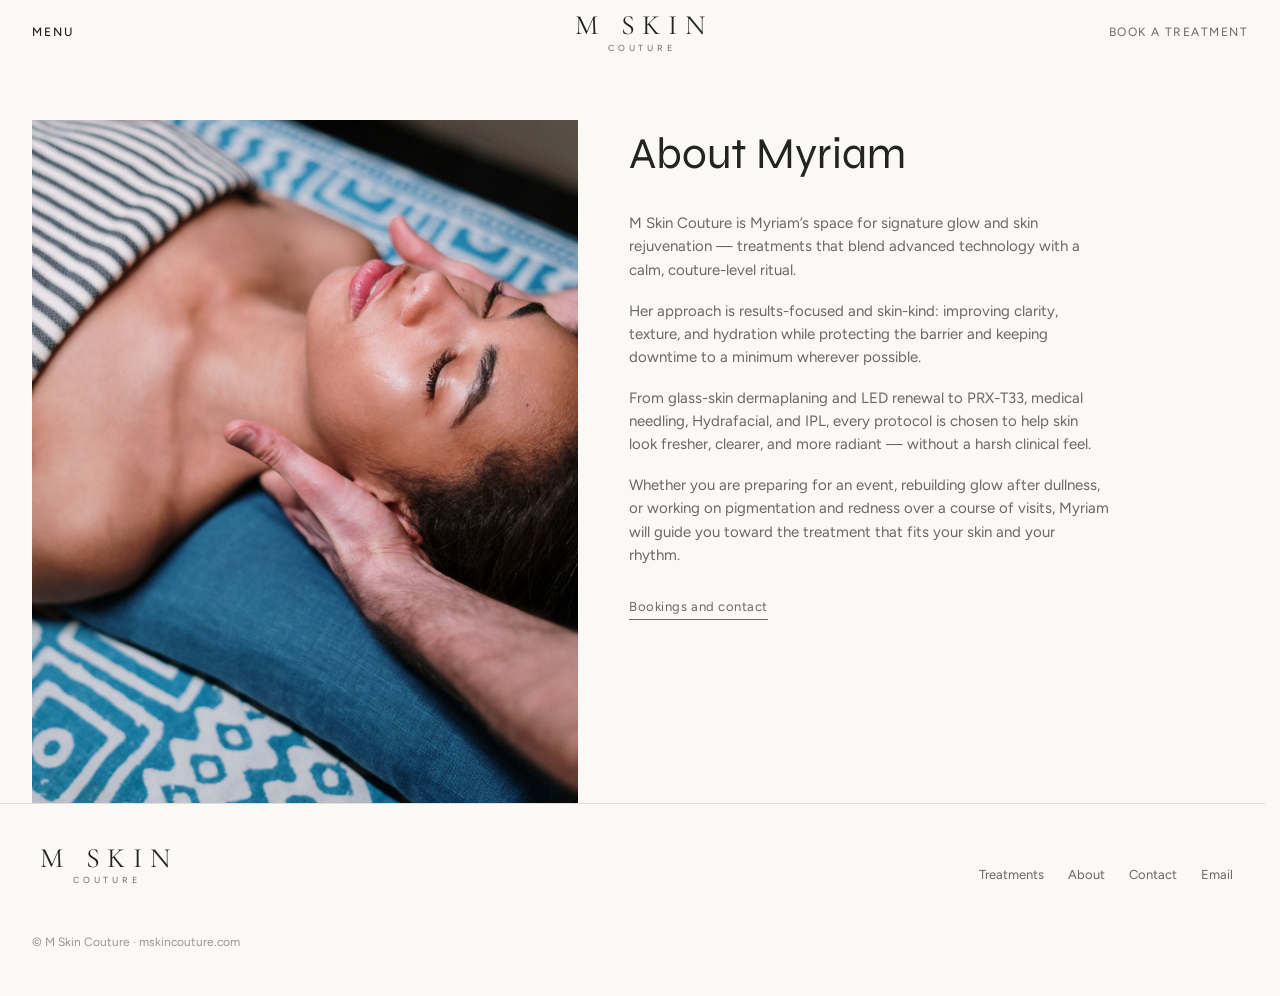
==== about.html @ b3791179 "Build M Skin Couture site inspired by Minimal by Hadda Editorial multi-page site for Myriam’s treatm" ====
<!DOCTYPE html>
<html lang="en">
  <head>
    <meta charset="utf-8" />
    <meta name="viewport" content="width=device-width, initial-scale=1" />
    <title>About — M Skin Couture</title>
    <meta
      name="description"
      content="About Myriam and M Skin Couture — luxury skin treatments focused on glow, clarity, and lasting skin health."
    />
    <link rel="preconnect" href="https://fonts.googleapis.com" />
    <link rel="preconnect" href="https://fonts.gstatic.com" crossorigin />
    <link
      href="https://fonts.googleapis.com/css2?family=Cormorant+Garamond:wght@400;500&family=Figtree:wght@300;400;500;600&family=Syne:wght@400;500&display=swap"
      rel="stylesheet"
    />
    <link rel="stylesheet" href="/css/styles.css" />
  </head>
  <body data-page="about">
    <header class="site-header">
      <div class="header-left">
        <button class="menu-toggle" type="button" aria-expanded="false" aria-controls="site-nav">
          Menu
        </button>
      </div>
      <a class="logo" href="/" aria-label="M Skin Couture home">
        <span class="logo-main">M Skin</span>
        <span class="logo-sub">Couture</span>
      </a>
      <div class="header-right">
        <a class="header-link" href="/contact.html">Book <span>a treatment</span></a>
      </div>
    </header>

    <nav id="site-nav" class="nav-overlay" aria-label="Primary">
      <ul class="nav-list">
        <li><a href="/treatments.html">Treatments</a></li>
        <li><a href="/about.html">About</a></li>
        <li><a href="/contact.html">Bookings and Contact</a></li>
      </ul>
    </nav>

    <main class="page-pad page-top">
      <div class="about-layout">
        <div class="reveal">
          <img
            src="/images/about.jpg"
            alt="Facial treatment atmosphere"
            width="1600"
            height="2400"
            loading="eager"
          />
        </div>
        <div class="about-copy reveal reveal-delay-1">
          <h1>About Myriam</h1>
          <p>
            M Skin Couture is Myriam’s space for signature glow and skin rejuvenation — treatments
            that blend advanced technology with a calm, couture-level ritual.
          </p>
          <p>
            Her approach is results-focused and skin-kind: improving clarity, texture, and hydration
            while protecting the barrier and keeping downtime to a minimum wherever possible.
          </p>
          <p>
            From glass-skin dermaplaning and LED renewal to PRX-T33, medical needling, Hydrafacial,
            and IPL, every protocol is chosen to help skin look fresher, clearer, and more radiant —
            without a harsh clinical feel.
          </p>
          <p>
            Whether you are preparing for an event, rebuilding glow after dullness, or working on
            pigmentation and redness over a course of visits, Myriam will guide you toward the
            treatment that fits your skin and your rhythm.
          </p>
          <p style="margin-top: 1.75rem">
            <a class="text-link" href="/contact.html">Bookings and contact</a>
          </p>
        </div>
      </div>
    </main>

    <footer class="site-footer">
      <a class="logo" href="/">
        <span class="logo-main">M Skin</span>
        <span class="logo-sub">Couture</span>
      </a>
      <div class="footer-links">
        <a href="/treatments.html">Treatments</a>
        <a href="/about.html">About</a>
        <a href="/contact.html">Contact</a>
        <a href="mailto:myriam.bentaou@hotmail.co.uk">Email</a>
      </div>
      <p class="footer-note">© M Skin Couture · mskincouture.com</p>
    </footer>

    <script src="/js/main.js"></script>
  </body>
</html>
---- css/styles.css ----
/* M Skin Couture — editorial luxury, inspired by Minimal by Hadda */

:root {
  --bg: #faf9f5;
  --bg-soft: #f3f1eb;
  --ink: #242323;
  --ink-muted: #6b6764;
  --ink-faint: #9a9590;
  --line: rgba(36, 35, 35, 0.12);
  --champagne: #b8a590;
  --header-h: 64px;
  --page-pad: clamp(1.25rem, 3vw, 2rem);
  --ease: cubic-bezier(0.22, 1, 0.36, 1);
  --font-display: "Syne", system-ui, sans-serif;
  --font-body: "Figtree", system-ui, sans-serif;
  --font-logo: "Cormorant Garamond", Georgia, serif;
}

*,
*::before,
*::after {
  box-sizing: border-box;
}

html {
  scroll-behavior: smooth;
  scrollbar-gutter: stable;
}

body {
  margin: 0;
  min-height: 100svh;
  display: flex;
  flex-direction: column;
  background: var(--bg);
  color: var(--ink);
  font-family: var(--font-body);
  font-weight: 400;
  font-size: 15px;
  line-height: 1.55;
  -webkit-font-smoothing: antialiased;
  text-rendering: optimizeLegibility;
}

main {
  flex: 1;
}

img {
  display: block;
  max-width: 100%;
  height: auto;
}

a {
  color: inherit;
  text-decoration: none;
}

button {
  font: inherit;
  color: inherit;
  background: none;
  border: 0;
  padding: 0;
  cursor: pointer;
}

ul {
  list-style: none;
  margin: 0;
  padding: 0;
}

.sr-only {
  position: absolute;
  width: 1px;
  height: 1px;
  padding: 0;
  margin: -1px;
  overflow: hidden;
  clip: rect(0, 0, 0, 0);
  border: 0;
}

/* —— Header —— */
.site-header {
  position: fixed;
  inset: 0 0 auto;
  z-index: 100;
  height: var(--header-h);
  display: grid;
  grid-template-columns: 1fr auto 1fr;
  align-items: center;
  padding: 0 var(--page-pad);
  background: rgba(250, 249, 245, 0.88);
  backdrop-filter: blur(10px);
  -webkit-backdrop-filter: blur(10px);
  transition: background 0.4s var(--ease), box-shadow 0.4s var(--ease);
}

.site-header.is-over-hero {
  background: rgba(250, 249, 245, 0.55);
}

.header-left {
  justify-self: start;
}

.header-right {
  justify-self: end;
  display: flex;
  align-items: center;
  gap: 1rem;
}

.menu-toggle {
  font-size: 12px;
  letter-spacing: 0.18em;
  text-transform: uppercase;
  font-weight: 500;
  transition: opacity 0.25s;
}

.menu-toggle:hover {
  opacity: 0.55;
}

.logo {
  display: flex;
  flex-direction: column;
  align-items: center;
  text-align: center;
  line-height: 1;
}

.logo-main {
  font-family: var(--font-logo);
  font-size: clamp(1.35rem, 2.4vw, 1.75rem);
  font-weight: 400;
  letter-spacing: 0.28em;
  text-indent: 0.28em;
  text-transform: uppercase;
}

.logo-sub {
  font-family: var(--font-body);
  font-size: 0.55rem;
  letter-spacing: 0.42em;
  text-indent: 0.42em;
  text-transform: uppercase;
  margin-top: 0.28rem;
  color: var(--ink-muted);
}

.header-link {
  font-size: 12px;
  letter-spacing: 0.12em;
  text-transform: uppercase;
  color: var(--ink-muted);
  transition: color 0.25s;
}

.header-link:hover {
  color: var(--ink);
}

/* —— Fullscreen menu —— */
.nav-overlay {
  position: fixed;
  inset: 0;
  z-index: 90;
  display: grid;
  place-items: center;
  background: rgba(250, 249, 245, 0.92);
  backdrop-filter: blur(18px);
  -webkit-backdrop-filter: blur(18px);
  opacity: 0;
  visibility: hidden;
  transition: opacity 0.45s var(--ease), visibility 0.45s;
}

.nav-overlay.is-open {
  opacity: 1;
  visibility: visible;
}

.nav-list {
  display: flex;
  flex-direction: column;
  align-items: center;
  gap: clamp(1.25rem, 3vw, 1.75rem);
}

.nav-list a {
  font-family: var(--font-display);
  font-size: clamp(1.75rem, 5vw, 2.5rem);
  font-weight: 400;
  letter-spacing: 0.04em;
  opacity: 0;
  transform: translateY(12px);
  transition: opacity 0.45s var(--ease), transform 0.45s var(--ease), color 0.25s;
}

.nav-overlay.is-open .nav-list a {
  opacity: 1;
  transform: none;
}

.nav-overlay.is-open .nav-list a:nth-child(1) { transition-delay: 0.05s; }
.nav-overlay.is-open .nav-list a:nth-child(2) { transition-delay: 0.1s; }
.nav-overlay.is-open .nav-list a:nth-child(3) { transition-delay: 0.15s; }
.nav-overlay.is-open .nav-list a:nth-child(4) { transition-delay: 0.2s; }

.nav-list a:hover {
  color: var(--champagne);
}

body.menu-open {
  overflow: hidden;
}

/* —— Hero —— */
.hero {
  position: relative;
  min-height: 100svh;
  display: flex;
  align-items: stretch;
  overflow: hidden;
}

.hero-media {
  position: absolute;
  inset: 0;
}

.hero-media img {
  width: 100%;
  height: 100%;
  object-fit: cover;
  object-position: center 30%;
  transform: scale(1.04);
  animation: heroIn 1.8s var(--ease) forwards;
}

@keyframes heroIn {
  to { transform: scale(1); }
}

.hero-scroll {
  position: absolute;
  left: 50%;
  bottom: 1.75rem;
  transform: translateX(-50%);
  width: 42px;
  height: 42px;
  border: 1.5px solid rgba(36, 35, 35, 0.55);
  background: rgba(250, 249, 245, 0.72);
  border-radius: 50%;
  display: grid;
  place-items: center;
  color: var(--ink);
  animation: bob 2.4s ease-in-out infinite;
  transition: opacity 0.3s, background 0.3s;
}

.hero-scroll:hover {
  opacity: 0.7;
}

.hero-scroll svg {
  width: 14px;
  height: 14px;
}

@keyframes bob {
  0%, 100% { transform: translate(-50%, 0); }
  50% { transform: translate(-50%, 6px); }
}

/* —— Editorial grids —— */
.section {
  padding: clamp(3.5rem, 8vw, 6rem) 0;
}

.section-tight {
  padding: clamp(2rem, 5vw, 3.5rem) 0;
}

.page-pad {
  padding-left: var(--page-pad);
  padding-right: var(--page-pad);
}

.page-top {
  padding-top: calc(var(--header-h) + clamp(2rem, 5vw, 3.5rem));
}

.split-quote {
  display: grid;
  grid-template-columns: 1fr 1.35fr;
  gap: 2px;
  min-height: min(72vh, 720px);
}

.split-quote .quote-panel {
  background: var(--bg);
  display: flex;
  flex-direction: column;
  justify-content: center;
  padding: clamp(1.5rem, 4vw, 3rem);
}

.quote-text {
  font-family: var(--font-display);
  font-size: clamp(1.05rem, 2.2vw, 1.35rem);
  font-weight: 400;
  line-height: 1.45;
  max-width: 28ch;
  margin: 0;
}

.quote-attr {
  margin-top: 1rem;
  font-size: 13px;
  color: var(--ink-muted);
}

.split-quote .media-panel,
.media-fill {
  overflow: hidden;
  background: var(--bg-soft);
}

.split-quote .media-panel img,
.media-fill img {
  width: 100%;
  height: 100%;
  object-fit: cover;
  min-height: 320px;
}

.duo {
  display: grid;
  grid-template-columns: 1fr 1fr;
  gap: 2px;
}

.duo img {
  width: 100%;
  aspect-ratio: 4 / 5;
  object-fit: cover;
}

.promo-text {
  display: grid;
  grid-template-columns: minmax(140px, 0.35fr) 1fr;
  gap: clamp(1.5rem, 4vw, 3rem);
  align-items: start;
  padding: clamp(2.5rem, 6vw, 4.5rem) var(--page-pad);
}

.promo-text h2,
.section-title {
  font-family: var(--font-display);
  font-size: clamp(1.75rem, 3.5vw, 2.35rem);
  font-weight: 400;
  letter-spacing: 0.02em;
  margin: 0;
  line-height: 1.15;
}

.promo-copy {
  max-width: 42ch;
}

.promo-copy p {
  margin: 0 0 1.25rem;
  color: var(--ink-muted);
}

.text-link {
  display: inline-block;
  font-size: 13px;
  letter-spacing: 0.04em;
  border-bottom: 1px solid currentColor;
  padding-bottom: 2px;
  transition: opacity 0.25s, color 0.25s;
}

.text-link:hover {
  opacity: 0.55;
}

.feature-row {
  display: grid;
  grid-template-columns: 1.55fr 0.9fr;
  gap: 2px;
  min-height: min(68vh, 640px);
}

.feature-row.reverse {
  grid-template-columns: 0.9fr 1.55fr;
}

.feature-copy {
  background: var(--bg);
  padding: clamp(1.75rem, 4vw, 3rem);
  display: flex;
  flex-direction: column;
  justify-content: center;
}

.feature-kicker {
  font-size: 12px;
  letter-spacing: 0.08em;
  color: var(--ink-faint);
  margin: 0.35rem 0 1.25rem;
}

.feature-copy p {
  margin: 0 0 0.9rem;
  color: var(--ink-muted);
  max-width: 38ch;
}

.feature-copy .text-link {
  margin-top: 0.75rem;
  align-self: flex-start;
}

/* —— As seen / footer —— */
.as-seen {
  padding: clamp(3rem, 7vw, 5rem) var(--page-pad);
}

.as-seen h2 {
  font-family: var(--font-display);
  font-size: clamp(1.5rem, 3vw, 2rem);
  font-weight: 400;
  margin: 0 0 2.5rem;
}

.press-row {
  display: grid;
  grid-template-columns: repeat(3, 1fr);
  gap: 2rem;
  align-items: center;
}

.press-item {
  font-family: var(--font-logo);
  font-size: clamp(1.1rem, 2.2vw, 1.55rem);
  letter-spacing: 0.08em;
  text-align: center;
  color: var(--ink);
  opacity: 0.72;
}

.site-footer {
  display: flex;
  flex-wrap: wrap;
  justify-content: space-between;
  align-items: flex-end;
  gap: 1.5rem;
  padding: 2.5rem var(--page-pad) 2rem;
  border-top: 1px solid var(--line);
  margin-top: auto;
}

.footer-links {
  display: flex;
  flex-wrap: wrap;
  gap: 1rem 1.5rem;
}

.footer-links a {
  font-size: 13px;
  color: var(--ink-muted);
  transition: color 0.25s;
}

.footer-links a:hover {
  color: var(--ink);
}

.footer-note {
  width: 100%;
  margin-top: 1.5rem;
  font-size: 12px;
  color: var(--ink-faint);
}

/* —— Inner pages —— */
.page-intro {
  display: grid;
  grid-template-columns: minmax(160px, 0.4fr) 1fr;
  gap: clamp(1.5rem, 4vw, 3rem);
  margin-bottom: clamp(2.5rem, 6vw, 4rem);
}

.page-intro h1 {
  font-family: var(--font-display);
  font-size: clamp(2rem, 4vw, 2.75rem);
  font-weight: 400;
  margin: 0;
  letter-spacing: 0.02em;
}

.page-intro-copy {
  max-width: 48ch;
  color: var(--ink-muted);
}

.page-intro-copy p {
  margin: 0 0 1rem;
}

.anchor-nav {
  display: flex;
  flex-wrap: wrap;
  gap: 0.75rem 1.25rem;
  margin-bottom: clamp(2rem, 5vw, 3.5rem);
  padding-bottom: 1.25rem;
  border-bottom: 1px solid var(--line);
}

.anchor-nav a {
  font-size: 13px;
  color: var(--ink-muted);
  transition: color 0.25s;
}

.anchor-nav a:hover {
  color: var(--ink);
}

.treatment {
  display: grid;
  grid-template-columns: 1.2fr 0.9fr;
  gap: clamp(1.5rem, 4vw, 3rem);
  align-items: start;
  padding: clamp(2.5rem, 6vw, 4rem) 0;
  border-bottom: 1px solid var(--line);
  scroll-margin-top: calc(var(--header-h) + 1.5rem);
}

.treatment:nth-child(even) {
  grid-template-columns: 0.9fr 1.2fr;
}

.treatment:nth-child(even) .treatment-media {
  order: 2;
}

.treatment:nth-child(even) .treatment-body {
  order: 1;
}

.treatment-media {
  display: grid;
  grid-template-columns: 1fr 1fr;
  gap: 2px;
}

.treatment-media.single {
  grid-template-columns: 1fr;
}

.treatment-media img {
  width: 100%;
  aspect-ratio: 4 / 5;
  object-fit: cover;
}

.treatment-media.single img {
  aspect-ratio: 16 / 11;
}

.treatment-body h2 {
  font-family: var(--font-display);
  font-size: clamp(1.35rem, 2.5vw, 1.75rem);
  font-weight: 400;
  margin: 0 0 0.5rem;
  letter-spacing: 0.01em;
  font-variant-numeric: lining-nums;
}

.treatment-duration {
  font-size: 14px;
  font-weight: 600;
  margin: 0 0 1.15rem;
}

.treatment-body p {
  margin: 0 0 0.9rem;
  color: var(--ink-muted);
  max-width: 48ch;
}

.about-layout {
  display: grid;
  grid-template-columns: 0.95fr 1.05fr;
  gap: clamp(1.5rem, 4vw, 3.5rem);
  align-items: start;
}

.about-layout img {
  width: 100%;
  aspect-ratio: 4 / 5;
  object-fit: cover;
}

.about-copy h1 {
  font-family: var(--font-display);
  font-size: clamp(2rem, 4vw, 2.75rem);
  font-weight: 400;
  margin: 0 0 1.5rem;
}

.about-copy p {
  margin: 0 0 1.1rem;
  color: var(--ink-muted);
  max-width: 48ch;
}

/* —— Contact —— */
.contact-layout {
  display: grid;
  grid-template-columns: 0.85fr 1.15fr;
  gap: clamp(2rem, 5vw, 4rem);
  align-items: start;
}

.contact-layout h1 {
  font-family: var(--font-display);
  font-size: clamp(2rem, 4vw, 2.75rem);
  font-weight: 400;
  margin: 0 0 1.25rem;
}

.contact-meta {
  color: var(--ink-muted);
  margin: 0 0 0.5rem;
}

.contact-meta a {
  border-bottom: 1px solid transparent;
  transition: border-color 0.25s;
}

.contact-meta a:hover {
  border-color: currentColor;
}

.contact-form {
  display: grid;
  gap: 1.75rem;
}

.form-row {
  display: grid;
  grid-template-columns: 1fr 1fr;
  gap: 1.5rem;
}

.field {
  position: relative;
  display: flex;
  flex-direction: column;
  gap: 0.65rem;
}

.field label {
  display: block;
  font-size: 12px;
  letter-spacing: 0.06em;
  text-transform: uppercase;
  color: var(--ink-faint);
}

.field input,
.field textarea {
  width: 100%;
  border: 0;
  border-bottom: 1px solid var(--line);
  background: transparent;
  padding: 0.55rem 0;
  font: inherit;
  color: var(--ink);
  outline: none;
  resize: vertical;
  transition: border-color 0.25s;
}

.field input:focus,
.field textarea:focus {
  border-color: var(--ink);
}

.form-actions {
  display: flex;
  justify-content: flex-end;
  padding-top: 0.5rem;
}

.submit-link {
  font-size: 14px;
  letter-spacing: 0.08em;
  text-transform: uppercase;
  border-bottom: 1px solid currentColor;
  padding-bottom: 3px;
  transition: opacity 0.25s;
}

.submit-link:hover {
  opacity: 0.55;
}

.form-note {
  font-size: 13px;
  color: var(--ink-faint);
  margin: 0;
}

.form-success {
  display: none;
  padding: 1.25rem 0;
  color: var(--ink-muted);
}

.contact-form.is-sent .form-fields {
  display: none;
}

.contact-form.is-sent .form-success {
  display: block;
}

/* —— Reveal motion —— */
.reveal {
  opacity: 0;
  transform: translateY(18px);
  transition: opacity 0.8s var(--ease), transform 0.8s var(--ease);
}

.reveal.is-in {
  opacity: 1;
  transform: none;
}

.reveal-delay-1 { transition-delay: 0.1s; }
.reveal-delay-2 { transition-delay: 0.2s; }
.reveal-delay-3 { transition-delay: 0.3s; }

/* —— Responsive —— */
@media (max-width: 900px) {
  .split-quote,
  .feature-row,
  .feature-row.reverse,
  .promo-text,
  .page-intro,
  .about-layout,
  .contact-layout,
  .treatment,
  .treatment:nth-child(even) {
    grid-template-columns: 1fr;
  }

  .treatment:nth-child(even) .treatment-media,
  .treatment:nth-child(even) .treatment-body {
    order: initial;
  }

  .split-quote {
    min-height: 0;
  }

  .split-quote .media-panel img {
    min-height: 420px;
    aspect-ratio: 4 / 5;
  }

  .feature-row {
    min-height: 0;
  }

  .feature-row .media-fill img {
    min-height: 360px;
    aspect-ratio: 4 / 5;
  }

  .duo img {
    aspect-ratio: 3 / 4;
  }

  .press-row {
    grid-template-columns: 1fr;
    gap: 1.25rem;
  }

  .form-row {
    grid-template-columns: 1fr;
  }

  .site-footer {
    flex-direction: column;
    align-items: flex-start;
  }
}

@media (max-width: 560px) {
  .treatment-media {
    grid-template-columns: 1fr;
  }

  .header-link span {
    display: none;
  }
}
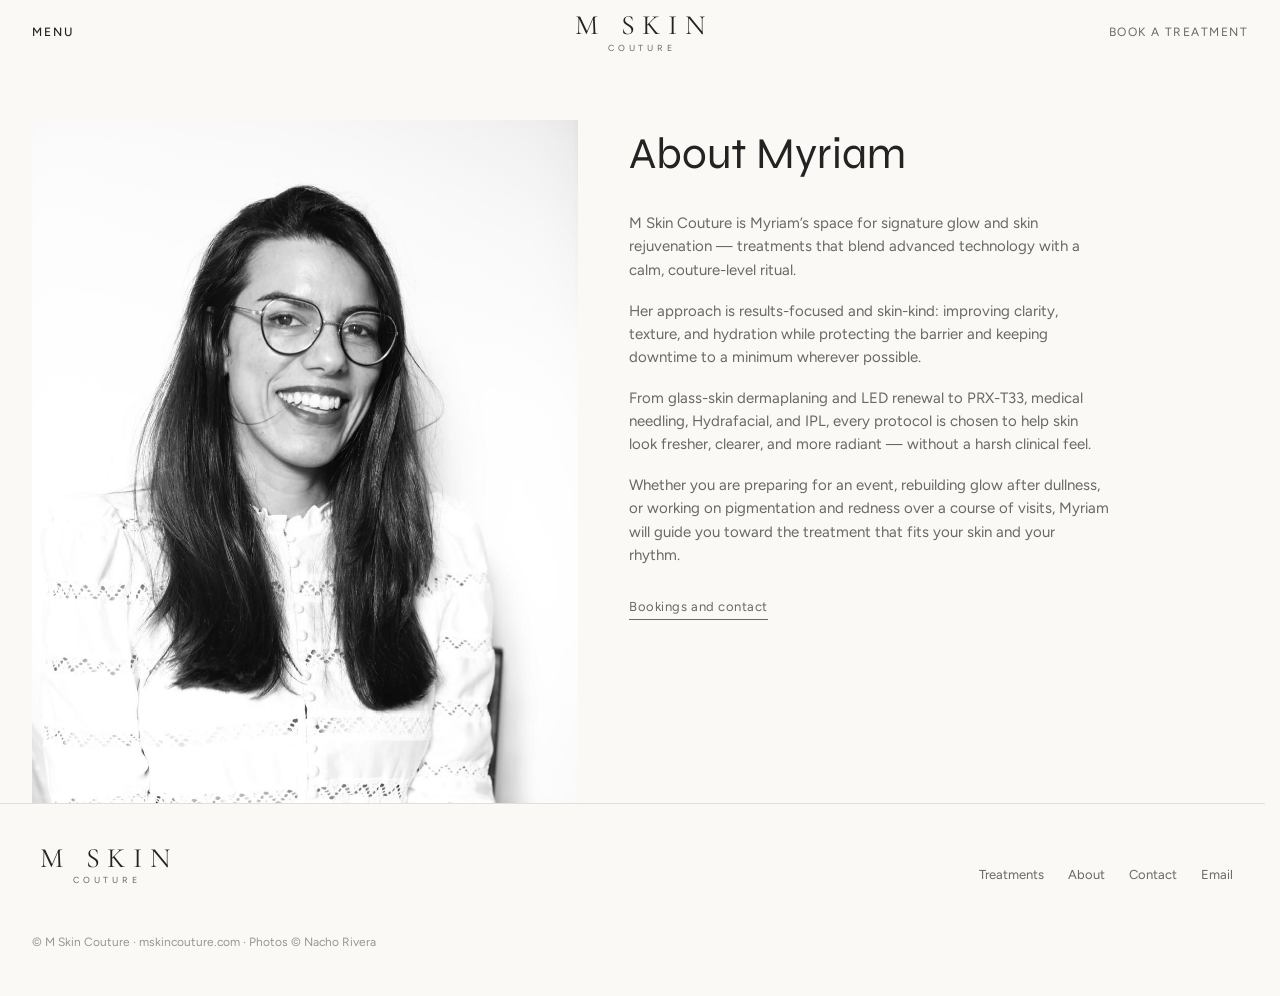
==== commit 711ef94d: "Replace stock photos with Nacho Rivera client photography Pulls the shared Drive set into images/, m" ====
--- a/about.html
+++ b/about.html
@@ -45,9 +45,9 @@
         <div class="reveal">
           <img
             src="/images/about.jpg"
-            alt="Facial treatment atmosphere"
-            width="1600"
-            height="2400"
+            alt="Portrait of Myriam"
+            width="1066"
+            height="1600"
             loading="eager"
           />
         </div>
@@ -89,7 +89,7 @@
         <a href="/contact.html">Contact</a>
         <a href="mailto:myriam.bentaou@hotmail.co.uk">Email</a>
       </div>
-      <p class="footer-note">© M Skin Couture · mskincouture.com</p>
+      <p class="footer-note">© M Skin Couture · mskincouture.com · Photos © Nacho Rivera</p>
     </footer>
 
     <script src="/js/main.js"></script>
--- a/css/styles.css
+++ b/css/styles.css
@@ -238,7 +238,7 @@
   width: 100%;
   height: 100%;
   object-fit: cover;
-  object-position: center 30%;
+  object-position: center 22%;
   transform: scale(1.04);
   animation: heroIn 1.8s var(--ease) forwards;
 }
